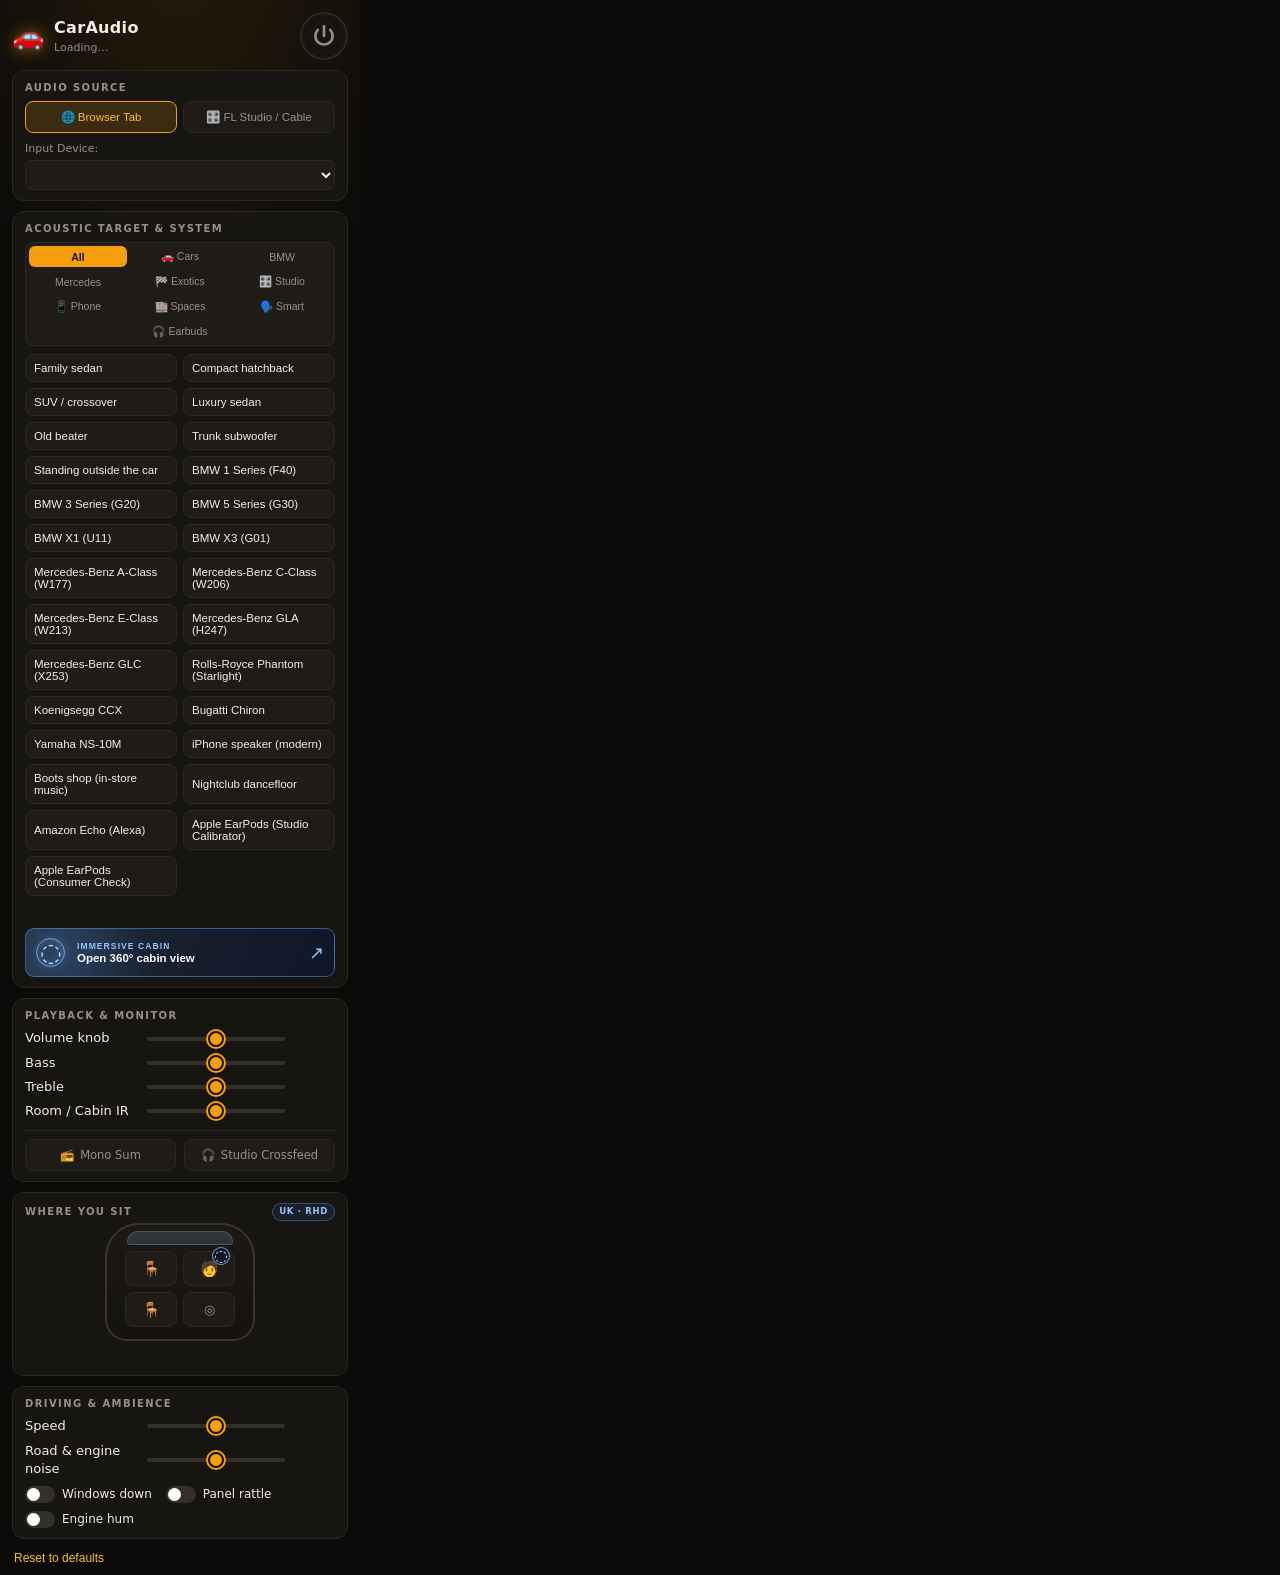
==== car-emulation-chrome-extension-arena-01a103b5-car-emulation-chrome-extension/popup.html @ 8b88db05 "Add files via upload" ====
<!doctype html>
<html lang="en">
  <head>
    <meta charset="UTF-8" />
    <title>CarAudio &amp; Translation Studio</title>
    <link rel="stylesheet" href="popup.css" />
  </head>
  <body>
    <header class="top">
      <div class="brand">
        <span class="logo">🚗</span>
        <div>
          <h1>CarAudio</h1>
          <p id="tabTitle" class="tab">Loading…</p>
        </div>
      </div>
      <button id="power" class="power" title="Toggle processing" aria-pressed="false">
        <svg viewBox="0 0 24 24" width="26" height="26" fill="none" stroke="currentColor" stroke-width="2.4" stroke-linecap="round">
          <path d="M12 3v9" />
          <path d="M6.3 6.3a8 8 0 1 0 11.4 0" />
        </svg>
      </button>
    </header>

    <div id="status" class="status" hidden></div>

    <!-- AUDIO SOURCE TOGGLE -->
    <section class="card">
      <h2>Audio Source</h2>
      <div class="source-toggle">
        <button id="srcTab" class="source-btn active" type="button">🌐 Browser Tab</button>
        <button id="srcDevice" class="source-btn" type="button">🎛️ FL Studio / Cable</button>
      </div>
      <div id="deviceRow" class="device-row" hidden>
        <label for="deviceSelect">Input Device:</label>
        <select id="deviceSelect" class="device-select"></select>
      </div>
    </section>

    <!-- ACOUSTIC TARGETS & PRESETS -->
    <section class="card">
      <div class="card-header">
        <h2>Acoustic Target &amp; System</h2>
        <div id="presetTabs" class="category-tabs">
          <button type="button" class="tab-pill active" data-category="all">All</button>
          <button type="button" class="tab-pill" data-category="car">🚗 Cars</button>
          <button type="button" class="tab-pill" data-category="bmw">BMW</button>
          <button type="button" class="tab-pill" data-category="mercedes">Mercedes</button>
          <button type="button" class="tab-pill" data-category="exotic">🏁 Exotics</button>
          <button type="button" class="tab-pill" data-category="studio">🎛️ Studio</button>
          <button type="button" class="tab-pill" data-category="phone">📱 Phone</button>
          <button type="button" class="tab-pill" data-category="space">🏬 Spaces</button>
          <button type="button" class="tab-pill" data-category="smart">🗣️ Smart</button>
          <button type="button" class="tab-pill" data-category="headphones">🎧 Earbuds</button>
        </div>
      </div>
      <div id="presets" class="presets"></div>
      <p id="presetDesc" class="desc"></p>
      <div id="referenceBadge" class="reference-badge" hidden></div>
      <button id="openVisualizer" class="visualizer-btn" type="button">
        <span class="visualizer-orb" aria-hidden="true">◌</span>
        <span class="visualizer-copy">
          <small>IMMERSIVE CABIN</small>
          <strong id="visualizerLabel">Open 360° cabin view</strong>
        </span>
        <span class="visualizer-arrow" aria-hidden="true">↗</span>
      </button>
    </section>

    <!-- HEAD UNIT & MONITORING CONTROLS -->
    <section class="card">
      <h2>Playback &amp; Monitor</h2>
      <label class="slider">
        <span>Volume knob</span>
        <input id="volume" type="range" min="0" max="1" step="0.01" />
        <b id="volumeVal"></b>
      </label>
      <label class="slider">
        <span>Bass</span>
        <input id="bass" type="range" min="-12" max="12" step="0.5" />
        <b id="bassVal"></b>
      </label>
      <label class="slider">
        <span>Treble</span>
        <input id="treble" type="range" min="-12" max="12" step="0.5" />
        <b id="trebleVal"></b>
      </label>
      <label class="slider">
        <span id="spaceLabel">Room / Cabin IR</span>
        <input id="cabin" type="range" min="0" max="1" step="0.01" />
        <b id="cabinVal"></b>
      </label>

      <!-- QUICK MIX TOOLS -->
      <div class="mix-tools">
        <label class="toggle-btn" title="Force mono downmix to test phase cancellation">
          <input id="mono" type="checkbox" />
          <span class="btn-label">
            <span class="icon">📻</span> Mono Sum
          </span>
        </label>
        <label class="toggle-btn" title="60° binaural crossfeed so headphones feel like real studio monitors">
          <input id="crossfeed" type="checkbox" />
          <span class="btn-label">
            <span class="icon">🎧</span> Studio Crossfeed
          </span>
        </label>
      </div>
    </section>

    <!-- LISTENING POSITION -->
    <section class="card" id="seatCard">
      <div class="seat-heading">
        <h2 id="seatHeading">Where you sit</h2>
        <span id="driveSideBadge" class="drive-side">UK · RHD</span>
      </div>
      <div class="car-top" id="seatMap">
        <div class="windshield"></div>
        <span class="steering-wheel" aria-hidden="true">◌</span>
        <button class="seat" data-seat="passenger" title="Front passenger (left)">🪑</button>
        <button class="seat" data-seat="driver" title="Driver — UK right-hand drive">🧑</button>
        <button class="seat rear" data-seat="rear" title="Back seat">🪑</button>
        <button class="seat center" data-seat="center" title="Centre (neutral)">◎</button>
      </div>
      <p class="desc" id="seatDesc"></p>
      <p class="card-notice" id="seatNotice" hidden></p>
    </section>

    <!-- DRIVING & AMBIENCE -->
    <section class="card" id="drivingCard">
      <h2 id="environmentHeading">Driving &amp; Ambience</h2>
      <label class="slider" id="speedRow">
        <span>Speed</span>
        <input id="speed" type="range" min="0" max="160" step="1" />
        <b id="speedVal"></b>
      </label>
      <label class="slider" id="ambienceRow">
        <span id="ambienceLabel">Road &amp; engine noise</span>
        <input id="ambience" type="range" min="0" max="1" step="0.01" />
        <b id="ambienceVal"></b>
      </label>
      <div class="toggles" id="vehicleToggles">
        <label class="toggle"><input id="windows" type="checkbox" /><span></span>Windows down</label>
        <label class="toggle"><input id="rattle" type="checkbox" /><span></span>Panel rattle</label>
        <label class="toggle"><input id="engine" type="checkbox" /><span></span>Engine hum</label>
      </div>
      <p class="card-notice" id="drivingNotice" hidden></p>
    </section>

    <footer>
      <button id="reset" class="link">Reset to defaults</button>
    </footer>

    <script type="module" src="popup.js"></script>
  </body>
</html>
---- car-emulation-chrome-extension-arena-01a103b5-car-emulation-chrome-extension/popup.css ----
:root {
  --bg: #0c0b0a;
  --panel: #171512;
  --panel-2: #1f1c18;
  --line: #2b2722;
  --text: #f3ede4;
  --muted: #9a9082;
  --accent: #f59e0b;
  --accent-2: #fbbf24;
  --accent-dim: rgba(245, 158, 11, 0.16);
  --danger: #ef4444;
  --ok: #22c55e;
}

* {
  box-sizing: border-box;
}

html,
body {
  margin: 0;
  width: 360px;
  background: var(--bg);
  color: var(--text);
  font: 13px/1.4 system-ui, -apple-system, "Segoe UI", Roboto, sans-serif;
}

body {
  padding: 12px 12px 10px;
  background:
    radial-gradient(120% 60% at 50% -10%, rgba(245, 158, 11, 0.12), transparent 60%),
    var(--bg);
}

.top {
  display: flex;
  align-items: center;
  justify-content: space-between;
  gap: 12px;
  margin-bottom: 10px;
}

.brand {
  display: flex;
  align-items: center;
  gap: 10px;
  min-width: 0;
}

.logo {
  font-size: 26px;
  filter: drop-shadow(0 0 8px rgba(245, 158, 11, 0.5));
}

h1 {
  margin: 0;
  font-size: 16px;
  letter-spacing: 0.02em;
}

.tab {
  margin: 0;
  color: var(--muted);
  font-size: 11px;
  white-space: nowrap;
  overflow: hidden;
  text-overflow: ellipsis;
  max-width: 220px;
}

.power {
  width: 48px;
  height: 48px;
  border-radius: 50%;
  border: 2px solid var(--line);
  background: var(--panel);
  color: var(--muted);
  display: grid;
  place-items: center;
  cursor: pointer;
  transition: all 0.2s ease;
  flex-shrink: 0;
}

.power:hover {
  border-color: var(--accent);
  color: var(--accent);
}

.power[aria-pressed="true"] {
  border-color: var(--accent);
  color: #1a1108;
  background: var(--accent);
  box-shadow: 0 0 0 4px var(--accent-dim), 0 0 24px rgba(245, 158, 11, 0.55);
}

.power[disabled] {
  opacity: 0.5;
  cursor: wait;
}

.status {
  border-radius: 8px;
  padding: 8px 10px;
  margin-bottom: 10px;
  font-size: 12px;
  background: var(--panel-2);
  border: 1px solid var(--line);
}

.status.error {
  border-color: rgba(239, 68, 68, 0.5);
  color: #fca5a5;
}

.status.ok {
  border-color: rgba(34, 197, 94, 0.4);
  color: #86efac;
}

.card {
  background: var(--panel);
  border: 1px solid var(--line);
  border-radius: 12px;
  padding: 10px 12px;
  margin-bottom: 10px;
}

.card-header {
  display: flex;
  flex-direction: column;
  gap: 6px;
  margin-bottom: 8px;
}

h2 {
  margin: 0;
  font-size: 10px;
  text-transform: uppercase;
  letter-spacing: 0.14em;
  color: var(--muted);
}

/* Category Filter Pills */
.category-tabs {
  display: grid;
  grid-template-columns: repeat(3, minmax(0, 1fr));
  gap: 4px;
  background: var(--panel-2);
  padding: 3px;
  border-radius: 8px;
  border: 1px solid var(--line);
}

.tab-pill {
  min-width: 0;
  background: transparent;
  border: none;
  color: var(--muted);
  font-size: 10.5px;
  font-weight: 500;
  padding: 4px 3px;
  border-radius: 6px;
  cursor: pointer;
  transition: all 0.15s ease;
  white-space: nowrap;
  overflow: hidden;
  text-overflow: ellipsis;
}


/* Keep the final Earbuds filter centred when all ten target groups are present. */
.tab-pill:last-child:nth-child(10) {
  grid-column: 2;
}

.tab-pill:hover {
  color: var(--text);
}

.tab-pill.active {
  background: var(--accent);
  color: #1a1108;
  font-weight: 600;
}

/* Audio Source Toggle */
.source-toggle {
  display: grid;
  grid-template-columns: 1fr 1fr;
  gap: 6px;
  margin-top: 6px;
  margin-bottom: 4px;
}

.source-btn {
  border: 1px solid var(--line);
  background: var(--panel-2);
  color: var(--muted);
  border-radius: 8px;
  padding: 8px 6px;
  font-size: 11.5px;
  font-weight: 500;
  cursor: pointer;
  transition: all 0.15s ease;
  text-align: center;
}

.source-btn:hover {
  border-color: #4a4239;
  color: var(--text);
}

.source-btn.active {
  border-color: var(--accent);
  background: var(--accent-dim);
  color: var(--accent-2);
}

.device-row {
  margin-top: 8px;
  display: flex;
  flex-direction: column;
  gap: 4px;
  font-size: 11px;
  color: var(--muted);
}

.device-select {
  width: 100%;
  padding: 6px 8px;
  border-radius: 6px;
  background: var(--panel-2);
  color: var(--text);
  border: 1px solid var(--line);
  outline: none;
  font-size: 12px;
}

/* Presets */
.presets {
  display: grid;
  grid-template-columns: repeat(2, 1fr);
  gap: 6px;
}

.chip {
  border: 1px solid var(--line);
  background: var(--panel-2);
  color: var(--text);
  border-radius: 8px;
  padding: 7px 8px;
  font-size: 11.5px;
  text-align: left;
  cursor: pointer;
  transition: all 0.15s ease;
}

.chip:hover {
  border-color: #4a4239;
}

.chip.active {
  border-color: var(--accent);
  background: var(--accent-dim);
  color: var(--accent-2);
}

.desc {
  margin: 8px 0 0;
  color: var(--muted);
  font-size: 11.5px;
  min-height: 1.4em;
}

.reference-badge {
  margin-top: 8px;
  padding: 8px 10px;
  border-radius: 8px;
  background: rgba(245, 158, 11, 0.08);
  border: 1px solid rgba(245, 158, 11, 0.25);
  font-size: 11px;
  line-height: 1.4;
  color: var(--accent-2);
}

.visualizer-btn {
  width: 100%;
  display: grid;
  grid-template-columns: 32px 1fr 22px;
  align-items: center;
  gap: 9px;
  margin-top: 8px;
  padding: 9px 10px;
  border: 1px solid rgba(96, 165, 250, 0.48);
  border-radius: 9px;
  background:
    radial-gradient(circle at 11% 50%, rgba(96, 165, 250, 0.25), transparent 33%),
    linear-gradient(110deg, rgba(31, 41, 55, 0.95), rgba(15, 23, 42, 0.96));
  color: #e7f0ff;
  text-align: left;
  cursor: pointer;
  transition: transform 0.16s ease, border-color 0.16s ease, box-shadow 0.16s ease;
}

.visualizer-btn:hover {
  transform: translateY(-1px);
  border-color: #93c5fd;
  box-shadow: 0 8px 18px rgba(30, 64, 175, 0.24);
}

.visualizer-btn:focus-visible {
  outline: 2px solid #bfdbfe;
  outline-offset: 2px;
}

.visualizer-orb {
  width: 29px;
  height: 29px;
  display: grid;
  place-items: center;
  border: 1px solid rgba(147, 197, 253, 0.72);
  border-radius: 50%;
  color: #bfdbfe;
  font-size: 25px;
  line-height: 1;
  box-shadow: inset 0 0 10px rgba(96, 165, 250, 0.35), 0 0 10px rgba(96, 165, 250, 0.2);
}

.visualizer-copy {
  display: flex;
  min-width: 0;
  flex-direction: column;
  gap: 1px;
}

.visualizer-copy small {
  color: #93c5fd;
  font-size: 8.5px;
  font-weight: 700;
  letter-spacing: 0.13em;
}

.visualizer-copy strong {
  overflow: hidden;
  color: #f8fafc;
  font-size: 11.5px;
  font-weight: 650;
  text-overflow: ellipsis;
  white-space: nowrap;
}

.visualizer-arrow {
  color: #93c5fd;
  font-size: 18px;
  text-align: right;
}

.card-notice {
  margin: 6px 0 0;
  color: #fbbf24;
  font-size: 11px;
  opacity: 0.9;
}

/* Sliders */
.slider {
  display: grid;
  grid-template-columns: 112px 1fr 44px;
  align-items: center;
  gap: 8px;
  margin: 6px 0;
}

.slider span {
  color: var(--text);
}

.slider b {
  font-weight: 600;
  font-variant-numeric: tabular-nums;
  color: var(--accent-2);
  text-align: right;
  font-size: 12px;
}

input[type="range"] {
  -webkit-appearance: none;
  appearance: none;
  width: 100%;
  height: 4px;
  background: #33302a;
  border-radius: 999px;
  outline: none;
}

input[type="range"]::-webkit-slider-thumb {
  -webkit-appearance: none;
  appearance: none;
  width: 16px;
  height: 16px;
  border-radius: 50%;
  background: var(--accent);
  border: 2px solid #1a1108;
  box-shadow: 0 0 0 2px var(--accent);
  cursor: pointer;
}

/* Quick Mix Tools (Mono & Crossfeed) */
.mix-tools {
  display: grid;
  grid-template-columns: 1fr 1fr;
  gap: 8px;
  margin-top: 10px;
  padding-top: 8px;
  border-top: 1px solid var(--line);
}

.toggle-btn {
  display: block;
  cursor: pointer;
  user-select: none;
}

.toggle-btn input {
  display: none;
}

.toggle-btn .btn-label {
  display: flex;
  align-items: center;
  justify-content: center;
  gap: 6px;
  padding: 7px 8px;
  border-radius: 8px;
  background: var(--panel-2);
  border: 1px solid var(--line);
  color: var(--muted);
  font-size: 11.5px;
  font-weight: 500;
  transition: all 0.15s ease;
}

.toggle-btn:hover .btn-label {
  border-color: #4a4239;
  color: var(--text);
}

.toggle-btn input:checked + .btn-label {
  background: var(--accent-dim);
  border-color: var(--accent);
  color: var(--accent-2);
  font-weight: 600;
}

/* Car Seat Picker */
.seat-heading {
  display: flex;
  align-items: center;
  justify-content: space-between;
  gap: 8px;
}

.drive-side {
  border: 1px solid rgba(96, 165, 250, 0.35);
  border-radius: 999px;
  padding: 2px 6px;
  background: rgba(59, 130, 246, 0.1);
  color: #93c5fd;
  font-size: 8.5px;
  font-weight: 700;
  letter-spacing: 0.08em;
}

.car-top {
  position: relative;
  width: 150px;
  height: 118px;
  margin: 2px auto 0;
  border-radius: 34px 34px 22px 22px;
  border: 2px solid #3a342c;
  background: linear-gradient(#1c1915, #14120f);
  display: grid;
  grid-template-columns: 1fr 1fr;
  grid-template-rows: 1fr 1fr;
  padding: 26px 18px 12px;
  gap: 6px;
}

.windshield {
  position: absolute;
  top: 6px;
  left: 20px;
  right: 20px;
  height: 14px;
  border-radius: 12px 12px 4px 4px;
  background: rgba(147, 197, 253, 0.16);
  border: 1px solid rgba(147, 197, 253, 0.25);
}

.seat {
  border-radius: 8px;
  border: 1px solid var(--line);
  background: var(--panel-2);
  color: var(--text);
  font-size: 15px;
  cursor: pointer;
  display: grid;
  place-items: center;
  transition: all 0.15s ease;
}

/* UK right-hand-drive front row: driver on the physical right. */
.seat[data-seat="passenger"] {
  grid-column: 1 / 2;
  grid-row: 1;
}

.seat[data-seat="driver"] {
  grid-column: 2 / 3;
  grid-row: 1;
}

.seat.rear {
  grid-column: 1 / 2;
  grid-row: 2;
}

.seat.center {
  grid-column: 2 / 3;
  grid-row: 2;
  font-size: 13px;
  color: var(--muted);
}

.steering-wheel {
  position: absolute;
  z-index: 2;
  top: 22px;
  right: 23px;
  width: 18px;
  height: 18px;
  display: grid;
  place-items: center;
  border: 1px solid rgba(147, 197, 253, 0.78);
  border-radius: 50%;
  background: rgba(15, 23, 42, 0.8);
  color: #bfdbfe;
  font-size: 16px;
  line-height: 1;
  pointer-events: none;
}

.seat:hover {
  border-color: #4a4239;
}

.seat.active {
  border-color: var(--accent);
  background: var(--accent-dim);
  box-shadow: inset 0 0 0 1px var(--accent);
}

/* Toggles */
.toggles {
  display: flex;
  flex-wrap: wrap;
  gap: 8px 14px;
  margin-top: 8px;
}

.toggle {
  display: flex;
  align-items: center;
  gap: 7px;
  cursor: pointer;
  font-size: 12px;
}

.toggle input {
  display: none;
}

.toggle span {
  width: 30px;
  height: 17px;
  border-radius: 999px;
  background: #33302a;
  position: relative;
  transition: background 0.15s ease;
}

.toggle span::after {
  content: "";
  position: absolute;
  top: 2px;
  left: 2px;
  width: 13px;
  height: 13px;
  border-radius: 50%;
  background: #fff;
  transition: transform 0.15s ease;
}

.toggle input:checked + span {
  background: var(--accent);
}

.toggle input:checked + span::after {
  transform: translateX(13px);
}

footer {
  display: flex;
  flex-direction: column;
  gap: 6px;
  padding: 2px 2px 0;
}

.link {
  background: none;
  border: none;
  color: var(--accent-2);
  cursor: pointer;
  padding: 0;
  font-size: 12px;
  align-self: flex-start;
}

.link:hover {
  text-decoration: underline;
}

body.inactive .card {
  opacity: 0.7;
}
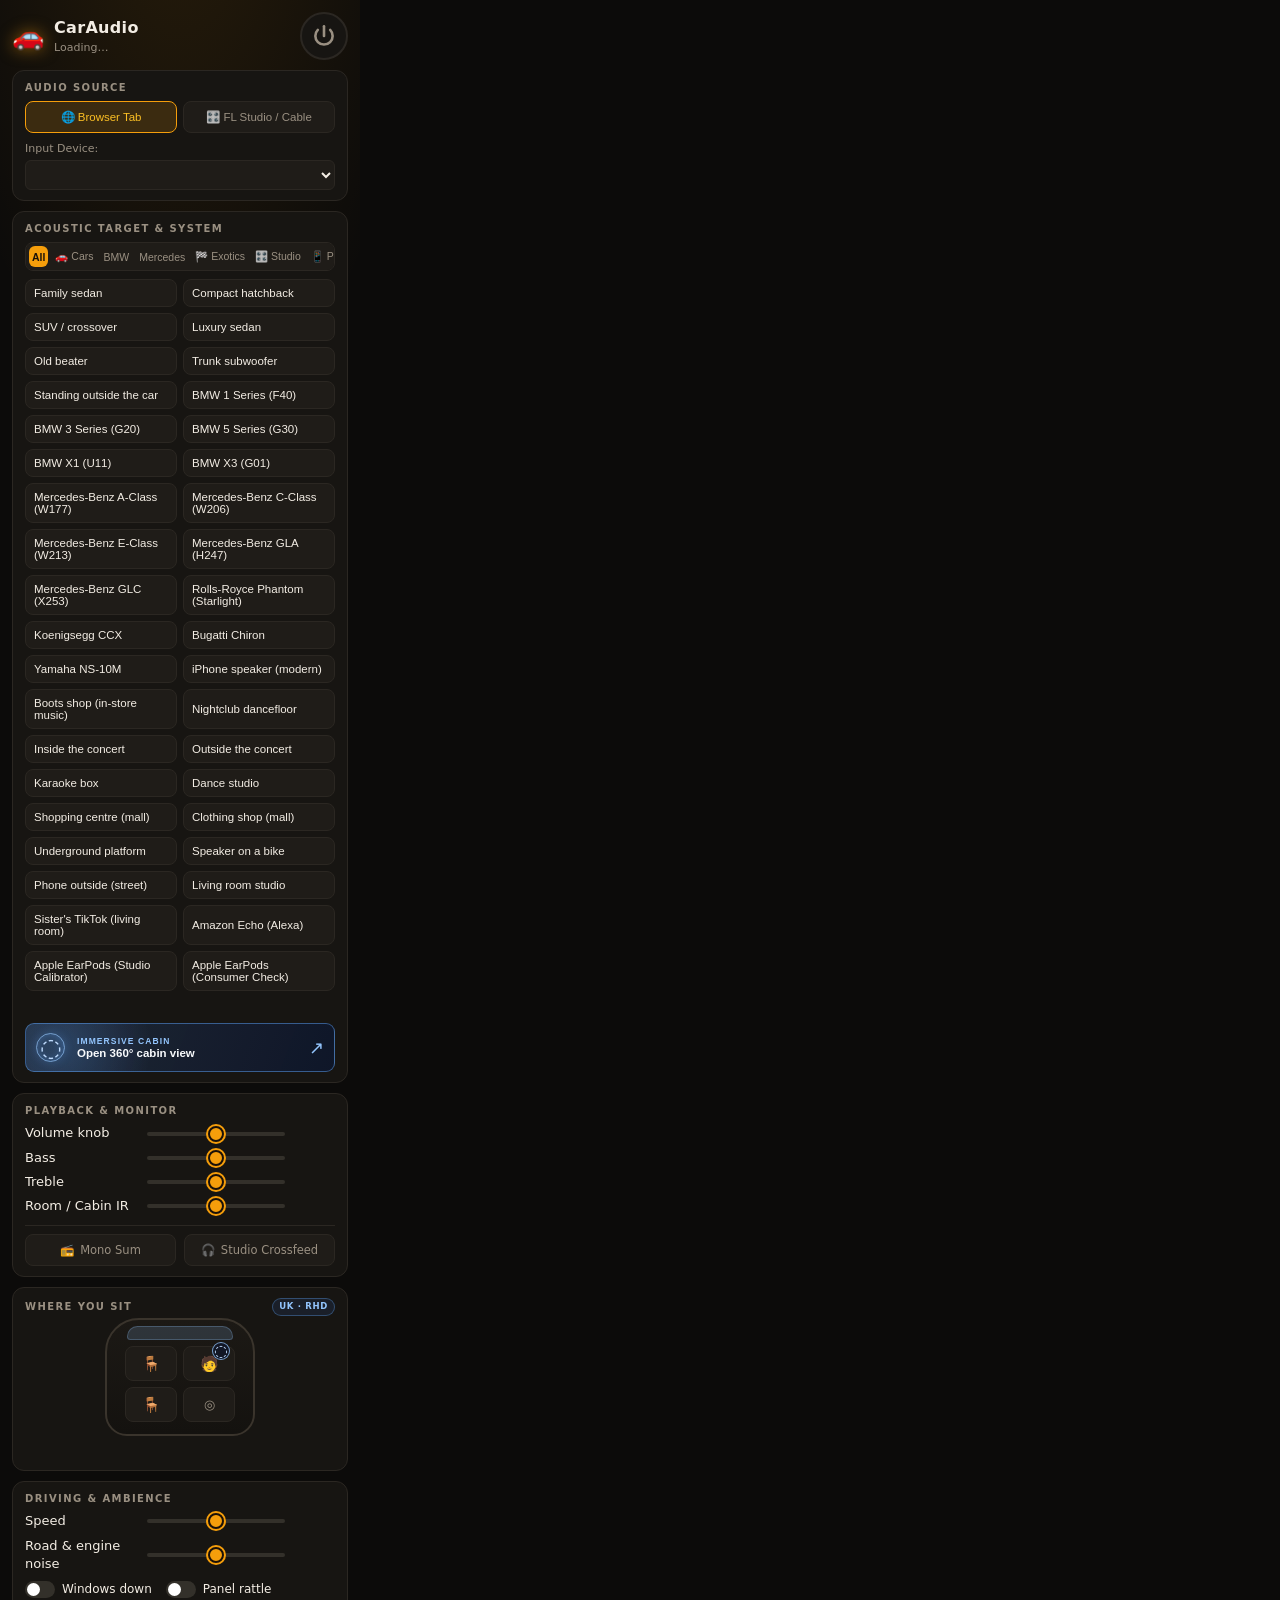
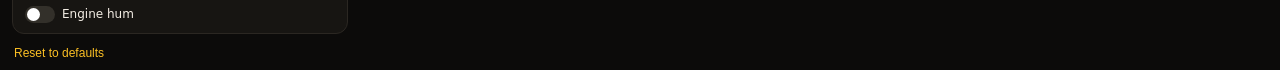
==== commit 5de617ef: "Add concert, mall, room and street space presets Adds nine requested translation spaces plus two bon" ====
--- a/car-emulation-chrome-extension-arena-01a103b5-car-emulation-chrome-extension/popup.html
+++ b/car-emulation-chrome-extension-arena-01a103b5-car-emulation-chrome-extension/popup.html
@@ -49,7 +49,10 @@
           <button type="button" class="tab-pill" data-category="exotic">🏁 Exotics</button>
           <button type="button" class="tab-pill" data-category="studio">🎛️ Studio</button>
           <button type="button" class="tab-pill" data-category="phone">📱 Phone</button>
-          <button type="button" class="tab-pill" data-category="space">🏬 Spaces</button>
+          <button type="button" class="tab-pill" data-category="space:all">🏬 Spaces</button>
+          <button type="button" class="tab-pill" data-category="space:venue">🎪 Venues</button>
+          <button type="button" class="tab-pill" data-category="space:room">🏠 Rooms</button>
+          <button type="button" class="tab-pill" data-category="space:public">🏙️ Public</button>
           <button type="button" class="tab-pill" data-category="smart">🗣️ Smart</button>
           <button type="button" class="tab-pill" data-category="headphones">🎧 Earbuds</button>
         </div>
--- a/car-emulation-chrome-extension-arena-01a103b5-car-emulation-chrome-extension/popup.css
+++ b/car-emulation-chrome-extension-arena-01a103b5-car-emulation-chrome-extension/popup.css
@@ -142,17 +142,27 @@
 }
 
 /* Category Filter Pills */
+/* Scrolling chip rows instead of a grid: the filter list keeps growing, and a
+   grid would reflow every pill whenever one is added. */
 .category-tabs {
-  display: grid;
-  grid-template-columns: repeat(3, minmax(0, 1fr));
+  display: flex;
+  flex-wrap: nowrap;
   gap: 4px;
   background: var(--panel-2);
   padding: 3px;
   border-radius: 8px;
   border: 1px solid var(--line);
+  overflow-x: auto;
+  overscroll-behavior-x: contain;
+  scrollbar-width: none;
+}
+
+.category-tabs::-webkit-scrollbar {
+  display: none;
 }
 
 .tab-pill {
+  flex: 0 0 auto;
   min-width: 0;
   background: transparent;
   border: none;
@@ -168,11 +178,6 @@
   text-overflow: ellipsis;
 }
 
-
-/* Keep the final Earbuds filter centred when all ten target groups are present. */
-.tab-pill:last-child:nth-child(10) {
-  grid-column: 2;
-}
 
 .tab-pill:hover {
   color: var(--text);
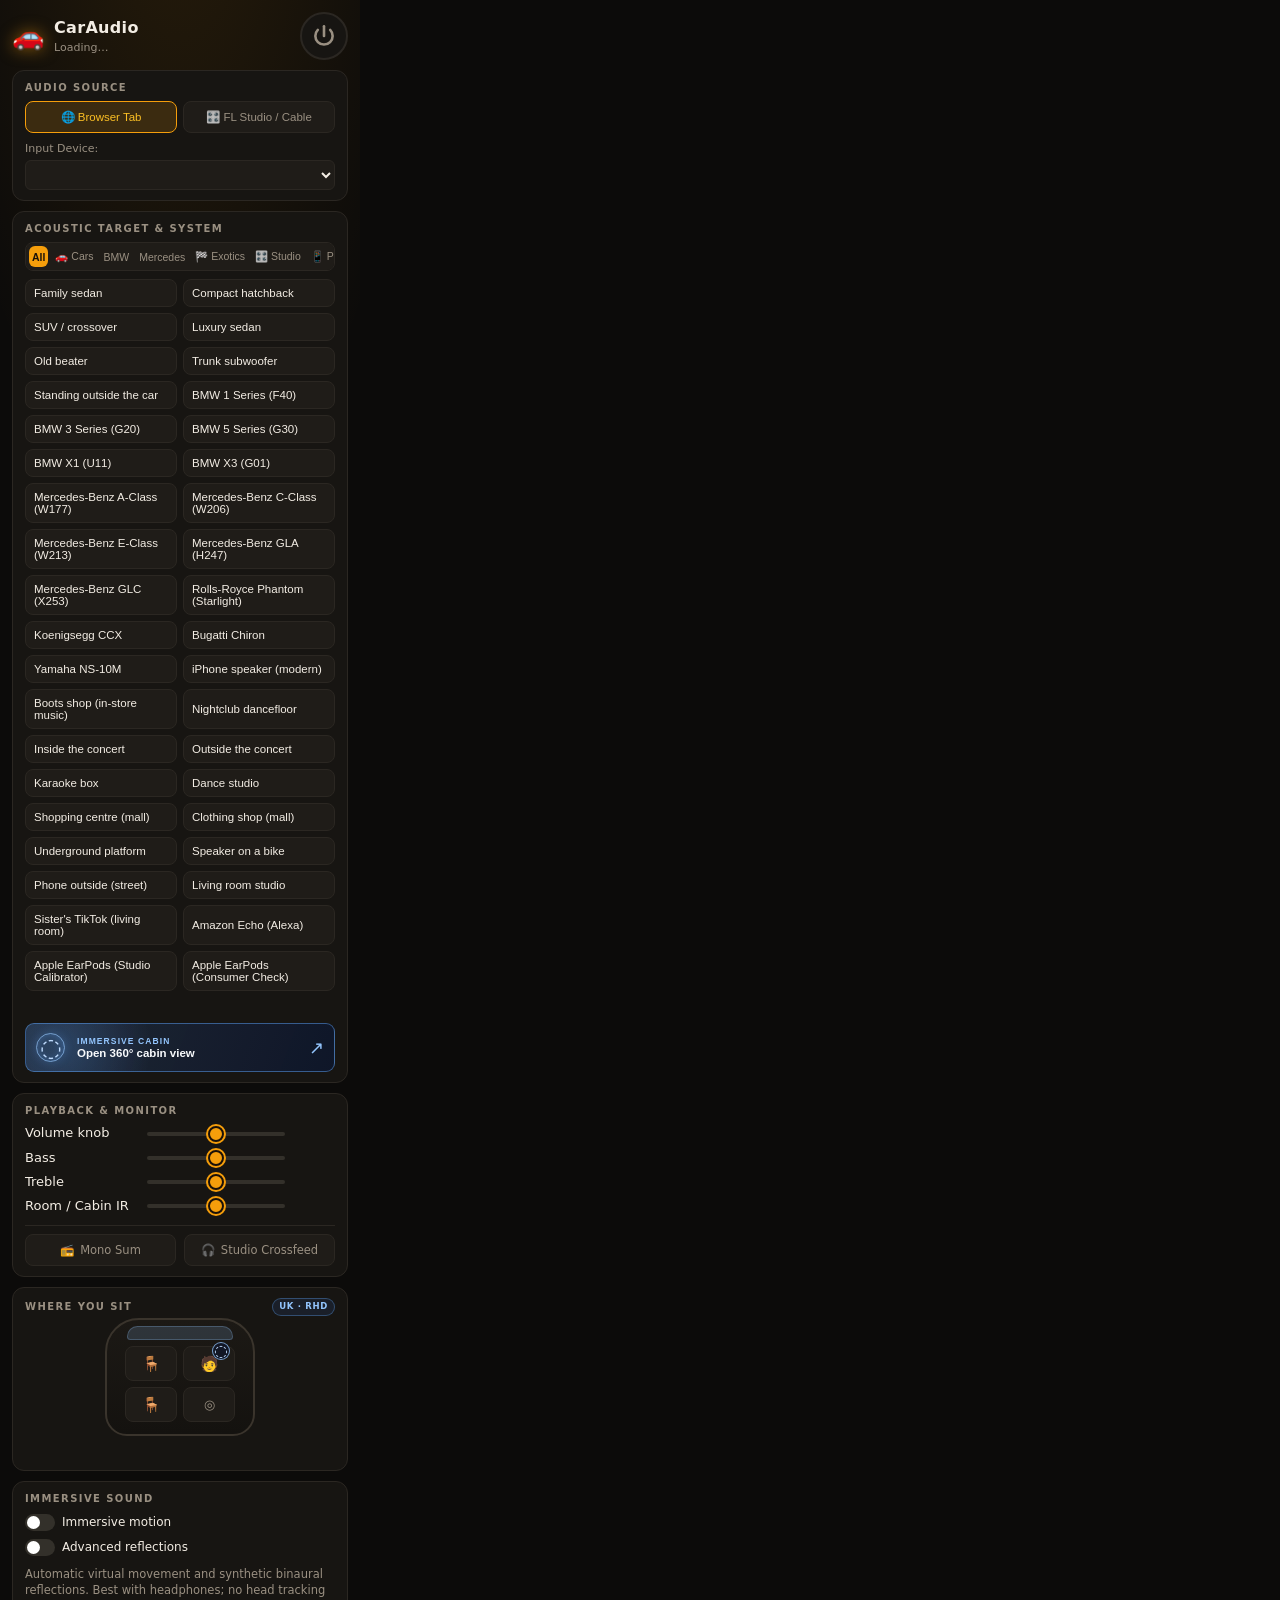
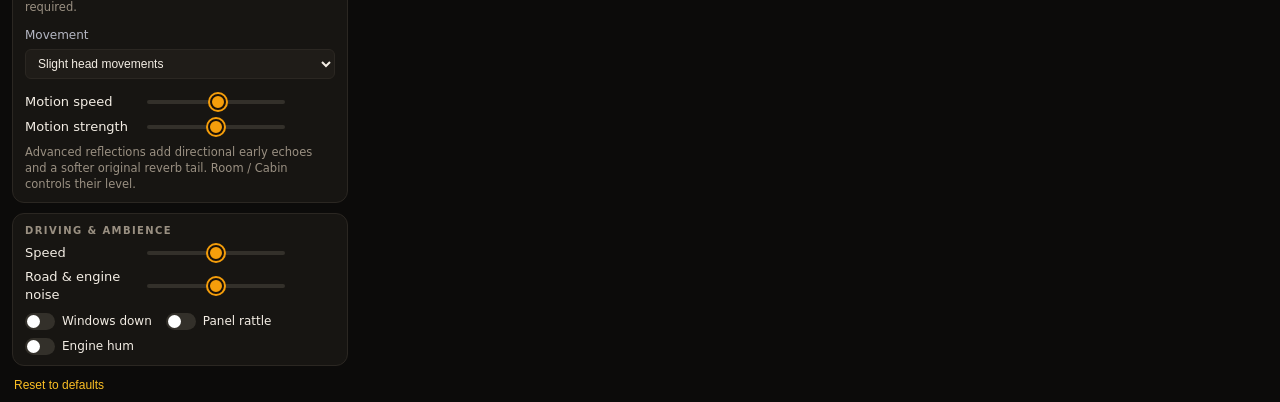
==== commit d304338b: "Add immersive motion and directional reflections Co-authored-by: arena-agent <297053741+arena-agent@" ====
--- a/car-emulation-chrome-extension-arena-01a103b5-car-emulation-chrome-extension/popup.html
+++ b/car-emulation-chrome-extension-arena-01a103b5-car-emulation-chrome-extension/popup.html
@@ -129,6 +129,32 @@
       <p class="card-notice" id="seatNotice" hidden></p>
     </section>
 
+    <!-- AUTOMATIC SPATIAL MOVEMENT -->
+    <section class="card">
+      <h2>Immersive Sound</h2>
+      <div class="toggles immersive-toggles">
+        <label class="toggle"><input id="immersiveMotion" type="checkbox" /><span></span>Immersive motion</label>
+        <label class="toggle"><input id="advancedReflections" type="checkbox" /><span></span>Advanced reflections</label>
+      </div>
+      <p class="desc">Automatic virtual movement and synthetic binaural reflections. Best with headphones; no head tracking required.</p>
+      <div id="motionControls">
+        <label class="motion-select-label" for="motionMode">Movement</label>
+        <select id="motionMode" class="device-select">
+          <option value="subtle">Slight head movements</option>
+          <option value="look">Looking left and right</option>
+          <option value="turn">Slow 360° turn</option>
+          <option value="concert">Concert head bob</option>
+          <option value="walk">Walking down the street</option>
+          <option value="run">Running</option>
+          <option value="bike">Riding a bike</option>
+          <option value="swing">Playground swing</option>
+        </select>
+        <label class="slider"><span>Motion speed</span><input id="motionSpeed" type="range" min="0.25" max="2" step="0.05" /><b id="motionSpeedVal"></b></label>
+        <label class="slider"><span>Motion strength</span><input id="motionStrength" type="range" min="0" max="1" step="0.01" /><b id="motionStrengthVal"></b></label>
+      </div>
+      <p class="desc">Advanced reflections add directional early echoes and a softer original reverb tail. Room / Cabin controls their level.</p>
+    </section>
+
     <!-- DRIVING & AMBIENCE -->
     <section class="card" id="drivingCard">
       <h2 id="environmentHeading">Driving &amp; Ambience</h2>
--- a/car-emulation-chrome-extension-arena-01a103b5-car-emulation-chrome-extension/popup.css
+++ b/car-emulation-chrome-extension-arena-01a103b5-car-emulation-chrome-extension/popup.css
@@ -638,4 +638,8 @@
 
 body.inactive .card {
   opacity: 0.7;
-}+}
+.immersive-toggles { margin-bottom: 10px; }
+.motion-select-label { display: block; margin: 12px 0 6px; font-size: 12px; color: #b5b7c3; }
+#motionMode { width: 100%; margin-bottom: 8px; }
+#motionControls[hidden] { display: none; }
